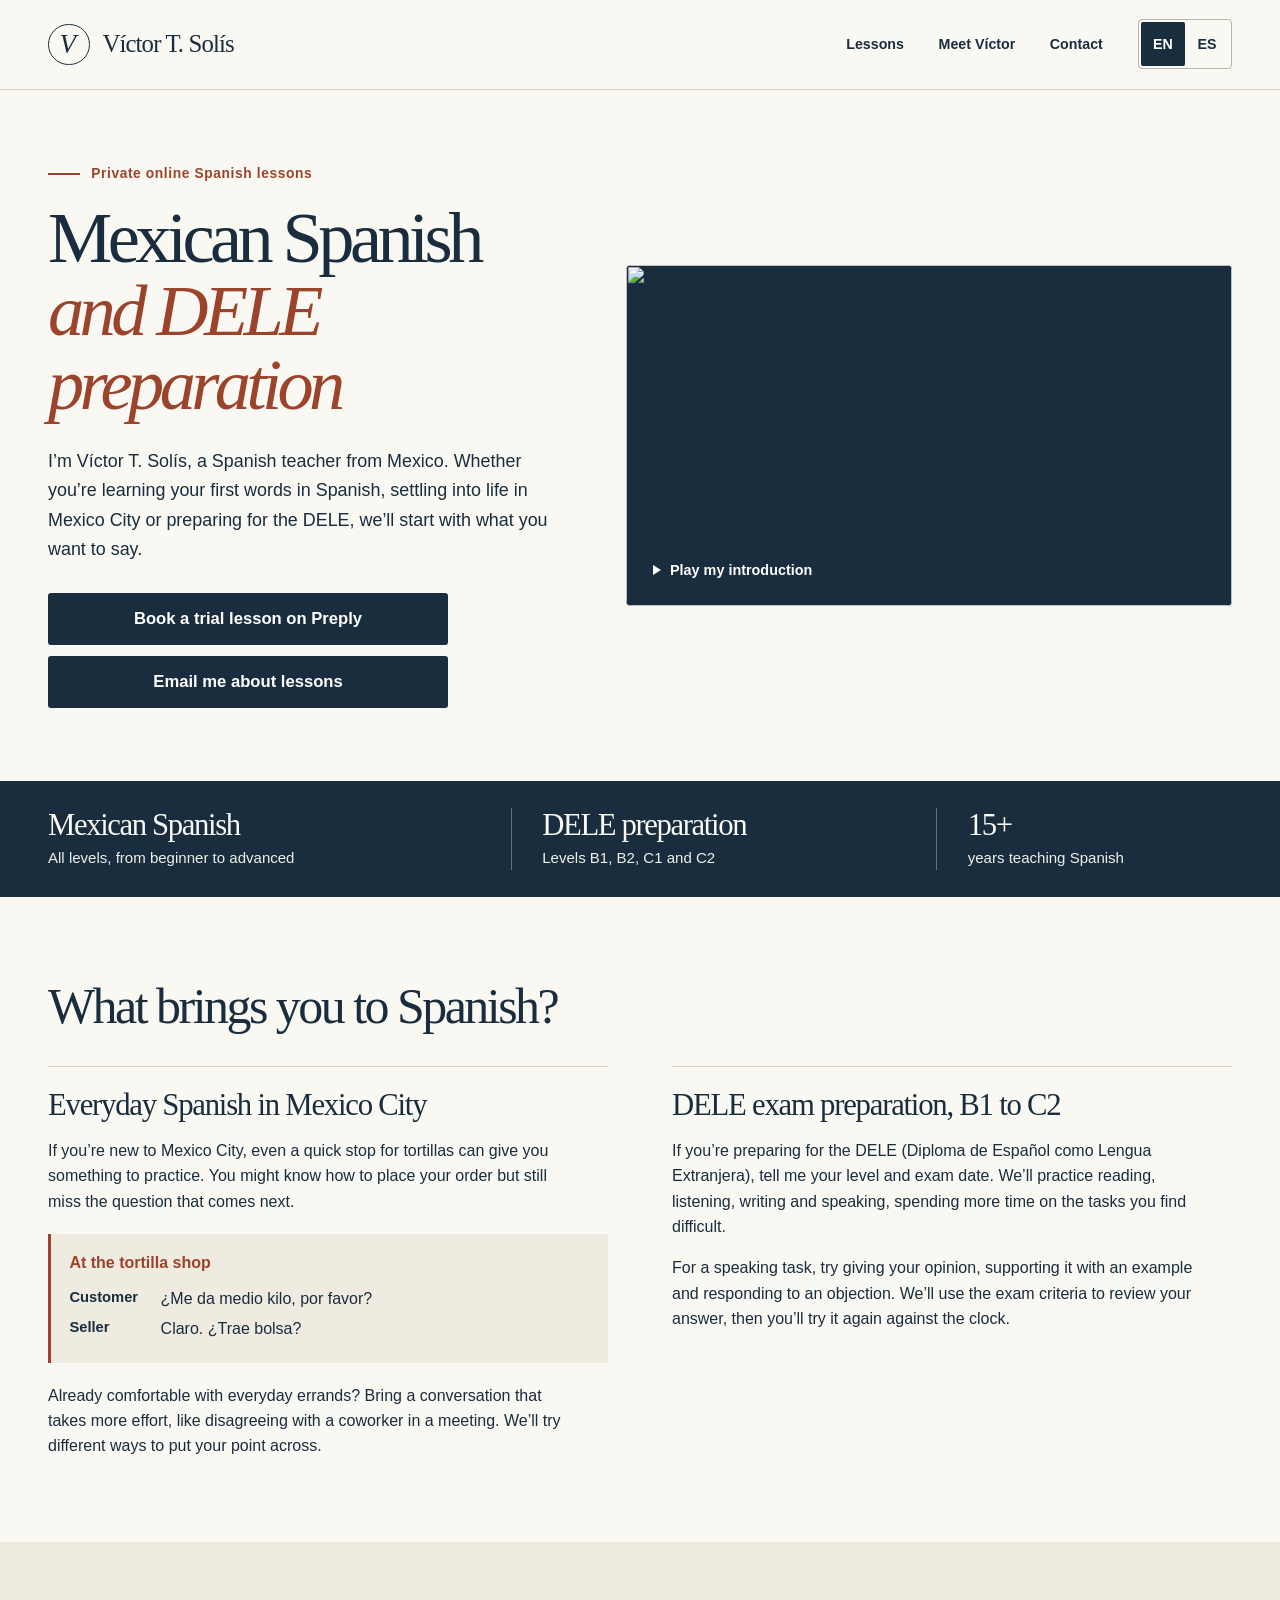
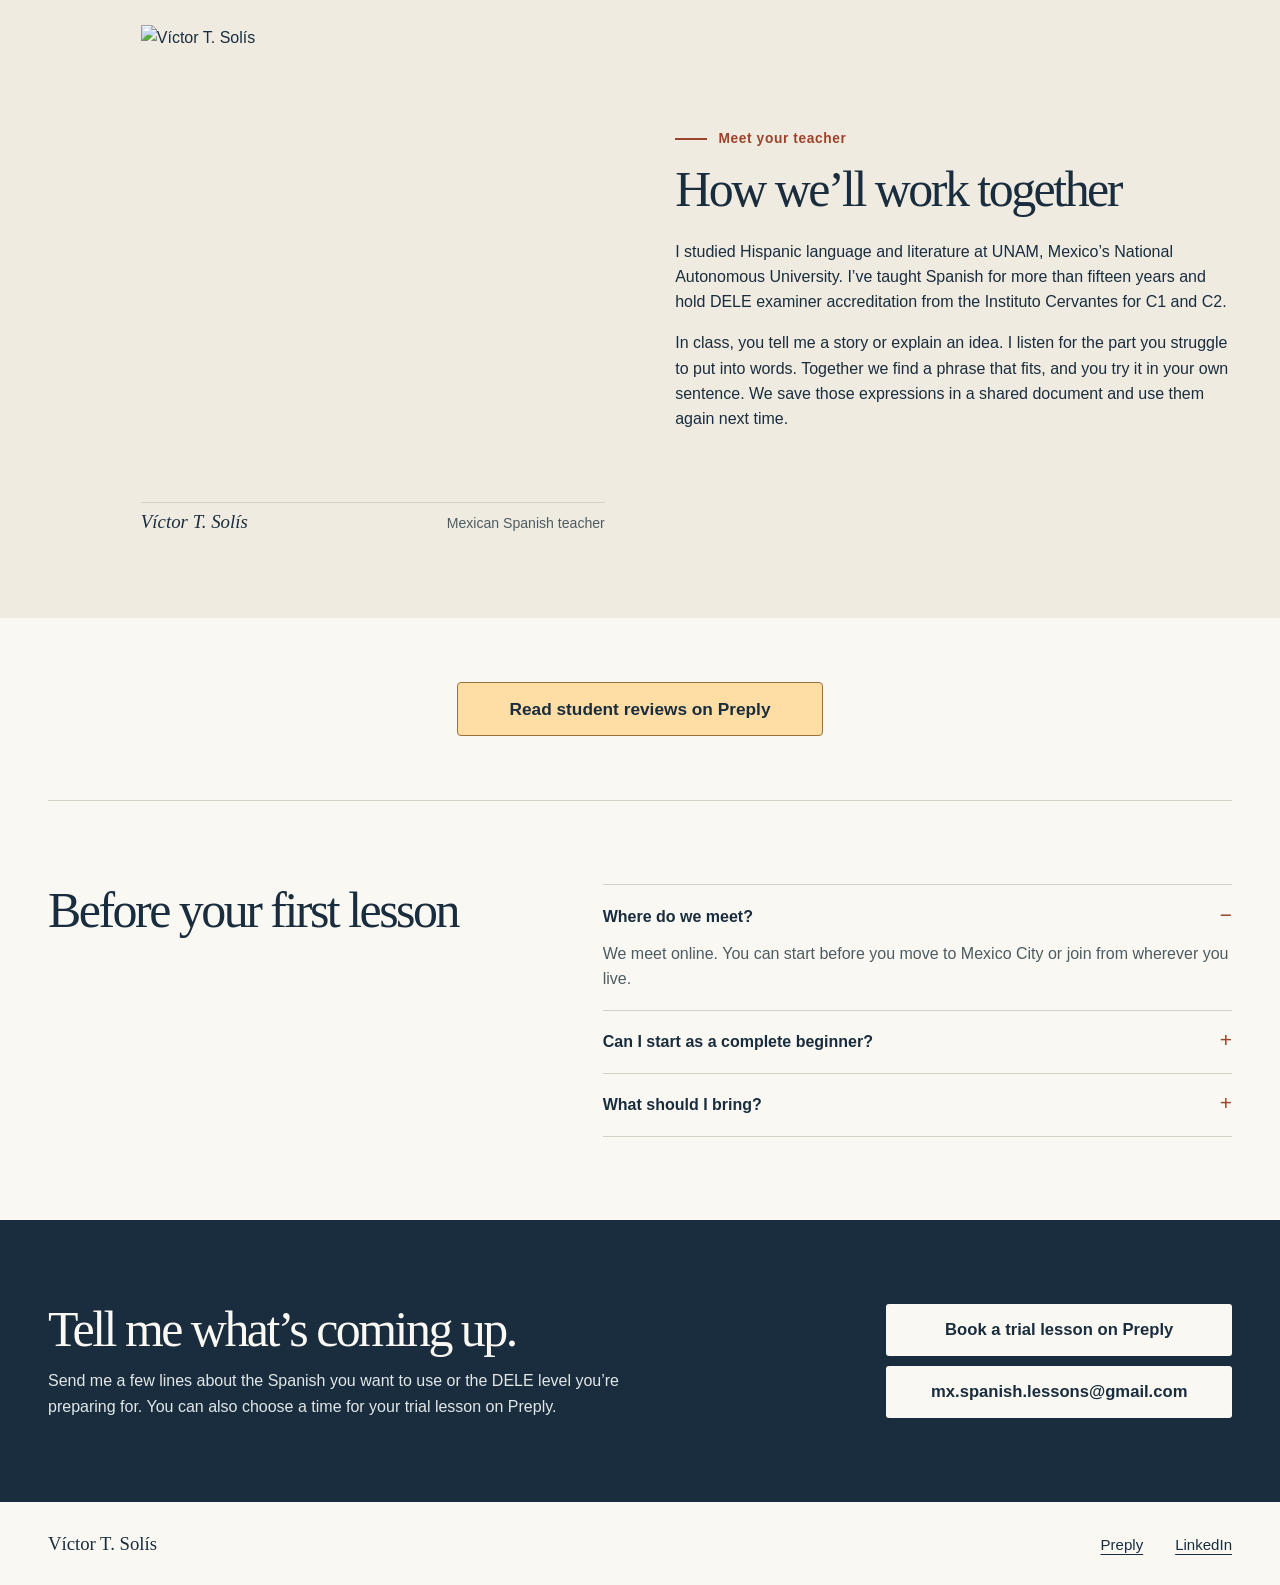
==== index.html @ a1b52498 "Add the homepage, styles and search discovery files" ====
<!doctype html>
<html lang="en">
<head>
  <meta charset="utf-8">
  <meta name="viewport" content="width=device-width, initial-scale=1">
  <title>Online Mexican Spanish lessons &amp; DELE prep | Víctor T. Solís</title>
  <meta name="description" content="Online Mexican Spanish lessons for all levels and DELE B1–C2 preparation with Víctor T. Solís. Practice for everyday life in Mexico City or your next exam.">
  <meta name="author" content="Víctor T. Solís">
  <meta name="theme-color" content="#192d3e">
  <meta name="robots" content="max-image-preview:large">
  <link rel="canonical" href="https://victortsolis.github.io/">
  <link rel="alternate" hreflang="en" href="https://victortsolis.github.io/">
  <link rel="alternate" hreflang="es" href="https://victortsolis.github.io/es/">
  <link rel="alternate" hreflang="x-default" href="https://victortsolis.github.io/">
  <meta property="og:type" content="website">
  <meta property="og:locale" content="en_US">
  <meta property="og:locale:alternate" content="es_MX">
  <meta property="og:site_name" content="Víctor T. Solís">
  <meta property="og:title" content="Online Mexican Spanish lessons &amp; DELE prep | Víctor T. Solís">
  <meta property="og:description" content="Online Mexican Spanish lessons for all levels and DELE B1–C2 preparation with Víctor T. Solís. Practice for everyday life in Mexico City or your next exam.">
  <meta property="og:url" content="https://victortsolis.github.io/">
  <meta property="og:image" content="https://victortsolis.github.io/assets/victor-t-solis-clases-de-espanol.jpg">
  <meta property="og:image:width" content="1200">
  <meta property="og:image:height" content="675">
  <meta property="og:image:type" content="image/jpeg">
  <meta property="og:image:alt" content="Víctor T. Solís on the cover of his Spanish lesson introduction">
  <meta name="twitter:card" content="summary_large_image">
  <meta name="twitter:title" content="Online Mexican Spanish lessons &amp; DELE prep | Víctor T. Solís">
  <meta name="twitter:description" content="Online Mexican Spanish lessons for all levels and DELE B1–C2 preparation with Víctor T. Solís. Practice for everyday life in Mexico City or your next exam.">
  <meta name="twitter:image" content="https://victortsolis.github.io/assets/victor-t-solis-clases-de-espanol.jpg">
  <meta name="twitter:image:alt" content="Víctor T. Solís on the cover of his Spanish lesson introduction">
  <link rel="icon" type="image/svg+xml" sizes="any" href="assets/victor-t-solis.svg">
  <link rel="stylesheet" href="site.css">
  <script type="application/ld+json">
{
  "@context": "https://schema.org",
  "@graph": [
    {
      "@type": "WebSite",
      "@id": "https://victortsolis.github.io/#website",
      "name": "Víctor T. Solís",
      "url": "https://victortsolis.github.io/",
      "inLanguage": [
        "en",
        "es-MX"
      ],
      "publisher": {
        "@id": "https://victortsolis.github.io/#victor"
      }
    },
    {
      "@type": "WebPage",
      "@id": "https://victortsolis.github.io/#page",
      "url": "https://victortsolis.github.io/",
      "name": "Online Mexican Spanish lessons & DELE prep | Víctor T. Solís",
      "description": "Online Mexican Spanish lessons for all levels and DELE B1–C2 preparation with Víctor T. Solís. Practice for everyday life in Mexico City or your next exam.",
      "inLanguage": "en",
      "isPartOf": {
        "@id": "https://victortsolis.github.io/#website"
      },
      "mainEntity": {
        "@id": "https://victortsolis.github.io/#victor"
      },
      "about": [
        {
          "@id": "https://victortsolis.github.io/#mexican-spanish"
        },
        {
          "@id": "https://victortsolis.github.io/#dele"
        }
      ]
    },
    {
      "@type": "Person",
      "@id": "https://victortsolis.github.io/#victor",
      "name": "Víctor T. Solís",
      "jobTitle": "Spanish teacher",
      "image": "https://victortsolis.github.io/assets/victor-t-solis-profesor-de-espanol.webp",
      "email": "mx.spanish.lessons@gmail.com",
      "url": "https://victortsolis.github.io/",
      "sameAs": [
        "https://preply.com/en/tutor/243847",
        "https://www.linkedin.com/in/victor-t-solis-spanish-teacher-dele/"
      ],
      "alumniOf": {
        "@type": "CollegeOrUniversity",
        "name": "Universidad Nacional Autónoma de México"
      },
      "knowsAbout": [
        "Mexican Spanish",
        "DELE exam preparation",
        "Spanish conversation",
        "Hispanic literature"
      ],
      "hasCredential": {
        "@type": "EducationalOccupationalCredential",
        "name": "DELE examiner accreditation for levels C1 and C2",
        "recognizedBy": {
          "@type": "Organization",
          "name": "Instituto Cervantes"
        }
      }
    },
    {
      "@type": "Service",
      "@id": "https://victortsolis.github.io/#mexican-spanish",
      "name": "Online Mexican Spanish lessons",
      "serviceType": "Individual online Mexican Spanish lessons for all levels, from complete beginner to advanced",
      "provider": {
        "@id": "https://victortsolis.github.io/#victor"
      },
      "url": "https://victortsolis.github.io/#mexican-spanish"
    },
    {
      "@type": "Service",
      "@id": "https://victortsolis.github.io/#dele",
      "name": "Online DELE exam preparation for levels B1, B2, C1 and C2",
      "serviceType": "Spanish exam preparation",
      "provider": {
        "@id": "https://victortsolis.github.io/#victor"
      },
      "url": "https://victortsolis.github.io/#dele"
    }
  ]
}
  </script>
</head>
<body>
  <a class="skip" href="#main">Skip to content</a>
  <header>
    <div class="mast wrap">
      <a class="brand" href="#main"><span class="monogram" aria-hidden="true">V</span>Víctor T. Solís</a>
      <nav aria-label="Main navigation">
        <a href="#lessons">Lessons</a>
        <a href="#victor">Meet Víctor</a>
        <a href="#contact">Contact</a>
      </nav>
      <div class="langs" role="group" aria-label="Language">
        <a href="./" hreflang="en" lang="en" aria-label="English" aria-current="page">EN</a>
        <a href="es/" hreflang="es" lang="es-MX" aria-label="Español">ES</a>
      </div>
    </div>
  </header>
  <main id="main">
    <section class="hero wrap" aria-labelledby="headline">
      <div class="hero-heading">
        <p class="eyebrow">Private online Spanish lessons</p>
        <h1 id="headline">Mexican Spanish <em>and DELE preparation</em></h1>
      </div>
      <figure class="hero-video">
        <div class="video-frame" id="intro-video">
          <button type="button" class="video-cover" id="play-intro" hidden>
            <img src="assets/victor-t-solis-video-clases-de-espanol.webp" width="960" height="540" fetchpriority="high" alt="">
            <span class="video-control"><span class="play-icon" aria-hidden="true"></span>Play my introduction</span>
          </button>
          <noscript><iframe src="https://www.youtube-nocookie.com/embed/8yuwdmk5cKQ?playsinline=1" title="Meet Víctor T. Solís" loading="lazy" referrerpolicy="strict-origin-when-cross-origin" allow="encrypted-media; picture-in-picture; fullscreen" allowfullscreen></iframe></noscript>
        </div>
      </figure>
      <div class="hero-contact">
        <p class="intro">I’m Víctor T. Solís, a Spanish teacher from Mexico. Whether you’re learning your first words in Spanish, settling into life in Mexico City or preparing for the DELE, we’ll start with what you want to say.</p>
        <div class="actions">
          <a class="button" href="https://preply.com/en/tutor/243847">Book a trial lesson on Preply</a>
          <a class="button" href="mailto:mx.spanish.lessons@gmail.com">Email me about lessons</a>
        </div>
      </div>
    </section>
    <div class="proof">
      <div class="wrap">
        <div class="fact"><strong>Mexican Spanish</strong><small>All levels, from beginner to advanced</small></div>
        <div class="fact"><strong>DELE preparation</strong><small>Levels B1, B2, C1 and C2</small></div>
        <div class="fact"><strong>15+</strong><small>years teaching Spanish</small></div>
      </div>
    </div>
    <section class="block wrap" id="lessons" aria-labelledby="lesson-title">
      <h2 id="lesson-title">What brings you to Spanish?</h2>
      <div class="paths">
        <article class="path" id="mexican-spanish">
          <h3>Everyday Spanish in Mexico City</h3>
          <p>If you’re new to Mexico City, even a quick stop for tortillas can give you something to practice. You might know how to place your order but still miss the question that comes next.</p>
          <div class="practice-dialogue">
            <p class="scene">At the tortilla shop</p>
            <p><b>Customer</b> <span lang="es-MX">¿Me da medio kilo, por favor?</span></p>
            <p><b>Seller</b> <span lang="es-MX">Claro. ¿Trae bolsa?</span></p>
          </div>
          <p>Already comfortable with everyday errands? Bring a conversation that takes more effort, like disagreeing with a coworker in a meeting. We’ll try different ways to put your point across.</p>
        </article>
        <article class="path" id="dele">
          <h3>DELE exam preparation, B1 to C2</h3>
          <p>If you’re preparing for the DELE (<span lang="es">Diploma de Español como Lengua Extranjera</span>), tell me your level and exam date. We’ll practice reading, listening, writing and speaking, spending more time on the tasks you find difficult.</p>
          <p>For a speaking task, try giving your opinion, supporting it with an example and responding to an objection. We’ll use the exam criteria to review your answer, then you’ll try it again against the clock.</p>
        </article>
      </div>
    </section>
    <section class="method block" id="victor" aria-labelledby="method-title">
      <div class="lesson-grid wrap">
      <figure class="portrait">
        <img src="assets/victor-t-solis-profesor-de-espanol.webp" width="768" height="960" loading="lazy" alt="Víctor T. Solís">
        <figcaption><b>Víctor T. Solís</b><span>Mexican Spanish teacher</span></figcaption>
      </figure>
        <div class="method-copy">
          <p class="eyebrow">Meet your teacher</p>
          <h2 id="method-title">How we’ll work together</h2>
          <p>I studied Hispanic language and literature at UNAM, Mexico’s National Autonomous University. I’ve taught Spanish for more than fifteen years and hold DELE examiner accreditation from the Instituto Cervantes for C1 and C2.</p>
          <p id="method-copy">In class, you tell me a story or explain an idea. I listen for the part you struggle to put into words. Together we find a phrase that fits, and you try it in your own sentence. We save those expressions in a shared document and use them again next time.</p>
        </div>
      </div>
    </section>
    <div class="review-cta" id="reviews">
      <a class="review-link" href="https://preply.com/en/tutor/243847#:~:text=What%20my%20students%20say">Read student reviews on Preply</a>
    </div>
    <section class="trial block wrap" aria-labelledby="trial-title">
      <div>
        <h2 id="trial-title">Before your first lesson</h2>
      </div>
      <div>
        <details class="question" open><summary>Where do we meet?</summary>
          <p>We meet online. You can start before you move to Mexico City or join from wherever you live.</p>
        </details>
        <details class="question"><summary>Can I start as a complete beginner?</summary>
          <p>Yes. If you’ve just moved to Mexico, we might start with how to introduce yourself to a neighbor. We’ll practice both sides of that first conversation so you know what to listen for, too.</p>
        </details>
        <details class="question"><summary>What should I bring?</summary>
          <p>Bring a situation you’d like to rehearse or a question about your Spanish. If you’re preparing for the DELE, bring your target level, your exam date if you have one, and a task you’ve found difficult.</p>
        </details>
      </div>
    </section>
    <section class="contact block" id="contact" aria-labelledby="contact-title">
      <div class="wrap">
        <div><h2 id="contact-title">Tell me what’s coming up.</h2>
          <p>Send me a few lines about the Spanish you want to use or the DELE level you’re preparing for. You can also choose a time for your trial lesson on Preply.</p>
        </div>
        <div class="contact-actions">
          <a class="button" href="https://preply.com/en/tutor/243847">Book a trial lesson on Preply</a>
          <a class="button mail" href="mailto:mx.spanish.lessons@gmail.com">mx.spanish.lessons@gmail.com</a>
        </div>
      </div>
    </section>
  </main>
  <footer><div class="wrap"><span class="name">Víctor T. Solís</span><a href="https://preply.com/en/tutor/243847">Preply</a><a rel="me" href="https://www.linkedin.com/in/victor-t-solis-spanish-teacher-dele/">LinkedIn</a></div></footer>
  <script>
    if (location.protocol === 'file:') {
      for (const link of document.querySelectorAll('.langs a')) {
        link.href = new URL('index.html', link.href).href;
      }
    }

    const playIntro = document.getElementById('play-intro');
    playIntro.hidden = false;
    playIntro.addEventListener('click', () => {
      const player = document.createElement('iframe');
      player.title = "Meet Víctor T. Solís";
      player.allow = 'autoplay; encrypted-media; picture-in-picture; fullscreen';
      player.allowFullscreen = true;
      player.referrerPolicy = 'strict-origin-when-cross-origin';
      player.src = 'https://www.youtube-nocookie.com/embed/8yuwdmk5cKQ?autoplay=1&playsinline=1';
      document.getElementById('intro-video').replaceChildren(player);
      player.focus();
    });
  </script>
</body>
</html>
---- site.css ----
:root {
  color-scheme: light;
  --paper: #faf8f2;
  --ink: #192d3e;
  --muted: #4d5c62;
  --rust: #9b432b;
  --line: #d4d0c4;
  --sand: #f0ebe1;
  --serif: Georgia, "Iowan Old Style", "Times New Roman", serif;
  --sans: "Avenir Next", "Segoe UI", Arial, sans-serif;
}
* { box-sizing: border-box; }
html { scroll-behavior: smooth; }
body { margin: 0; background: var(--paper); color: var(--ink); font: 1rem/1.58 var(--sans); }
img { display: block; max-width: 100%; height: auto; }
a { color: inherit; text-decoration-thickness: .075em; text-underline-offset: .24em; }
a:hover { text-decoration-thickness: .13em; }
a:focus-visible { outline: 3px solid #a55134; outline-offset: 4px; }
.skip, .sr { position: absolute; height: 1px; width: 1px; padding: 0; overflow: hidden; clip-path: inset(50%); white-space: nowrap; }
.skip:focus { position: fixed; top: 1rem; left: 1rem; z-index: 4; width: auto; height: auto; padding: .55rem 1rem; clip-path: none; background: white; }
.wrap { width: min(calc(100% - 6rem), 75rem); margin-inline: auto; }
header { border-bottom: 1px solid var(--line); }
.mast { display: flex; gap: 2.2rem; align-items: center; min-height: 5.55rem; }
.brand { display: inline-flex; align-items: center; gap: .8rem; text-decoration: none; white-space: nowrap; font: 1.55rem/1.15 var(--serif); letter-spacing: -.035em; }
.monogram { display: grid; place-content: center; width: 2.6rem; height: 2.6rem; border: 1px solid var(--ink); border-radius: 50%; font: italic 1.7rem/1 var(--serif); padding-right: .17rem; }
nav { margin-left: auto; display: flex; align-items: center; gap: clamp(1rem, 2.7vw, 2.45rem); }
nav a, .langs a { font-size: .89rem; font-weight: 600; }
nav a { text-decoration: none; padding-block: .6rem; }
nav a:hover, .brand:hover { color: var(--rust); }
.langs { position: relative; border: 1px solid #b8b7ac; display: inline-flex; padding: 2px; border-radius: 4px; flex-shrink: 0; }
.langs a { display: inline-grid; place-items: center; text-decoration: none; min-width: 2.75rem; min-height: 2.75rem; border-radius: 2px; }
.langs a[aria-current="page"] { background: var(--ink); color: white; }
.hero { display: grid; grid-template-columns: minmax(0,.95fr) minmax(0,1.12fr); grid-template-areas: "title video" "contact video"; gap: 0 clamp(2rem,5vw,5rem); align-items: center; padding-block: clamp(2.8rem,5.7vw,5.5rem); }
.hero-heading { grid-area: title; }
.hero-contact { grid-area: contact; }
.eyebrow { display: flex; align-items: center; gap: .7rem; margin: 0 0 1.1rem; color: var(--rust); font-weight: 700; font-size: .86rem; letter-spacing: .045em; }
.eyebrow::before { content: ""; width: 2rem; height: 2px; background: currentColor; flex: 0 0 auto; }
h1, h2, h3 { font-family: var(--serif); font-weight: 400; text-wrap: balance; }
h1 { font-size: clamp(3.65rem,5.65vw,5.7rem); line-height: 1.015; letter-spacing: -.063em; margin: 0; }
h1 em { color: var(--rust); display: block; font-weight: 400; }
.intro { max-width: 33rem; margin: 1.55rem 0 1.8rem; font-size: clamp(1.08rem,1.4vw,1.22rem); line-height: 1.64; }
.actions { display: flex; align-items: center; flex-wrap: wrap; gap: .9rem 1.45rem; }
.button { display: inline-flex; align-items: center; justify-content: center; min-height: 3.1rem; padding: .7rem 1.35rem; border-radius: 3px; background: var(--ink); color: #fff; font-size: .99rem; font-weight: 650; text-decoration: none; }
.button:hover { background: #304b60; }
.text-link { font-weight: 650; }
.portrait { margin: 0; justify-self: end; width: 100%; max-width: 29rem; }
.portrait img { width: 100%; aspect-ratio: 1 / 1; object-fit: cover; object-position: 50% 20%; }
.portrait figcaption { display: flex; justify-content: space-between; align-items: baseline; gap: 1rem; margin-top: .8rem; padding-top: .55rem; border-top: 1px solid var(--line); color: var(--muted); font-size: .88rem; }
.portrait figcaption b { color: var(--ink); font: italic 1.18rem/1.2 var(--serif); }
.proof { background: var(--ink); color: var(--paper); }
.proof .wrap { display: grid; grid-template-columns: 1.25fr 1.15fr .8fr; align-items: stretch; padding-block: 1.7rem; }
.fact { display: flex; flex-direction: column; justify-content: center; align-items: flex-start; padding-inline: clamp(1rem,2.4vw,2.5rem); border-left: 1px solid #65707a; }
.fact:first-child { padding-left: 0; border-left: none; }
.fact strong { font: clamp(1.65rem,2.4vw,2.35rem)/1.13 var(--serif); letter-spacing: -.045em; }
.fact small, .fact a { font-size: .94rem; }
.fact > a, .fact > small { margin-top: .2rem; color: #f0f0e9; }
.review-cta { display: flex; justify-content: center; padding: clamp(2.75rem,5vw,5rem) 1.2rem; background: var(--paper); }
.review-link { display: inline-flex; align-items: center; justify-content: center; min-height: 3.4rem; padding: .85rem clamp(1.5rem,4vw,3.25rem); border: 1px solid #9c7137; border-radius: 4px; background: #ffdea5; color: var(--ink); text-align: center; text-decoration: none; font: 700 1.08rem/1.3 var(--sans); }
.review-link:hover { background: #ffe8bf; text-decoration: underline; }
.review-link:focus-visible, .video-cover:focus-visible { outline: 3px solid var(--rust); outline-offset: 4px; }
.review-cta + .trial { border-top: 1px solid var(--line); }
.block { padding-block: clamp(3.6rem,6.5vw,6.5rem); }
h2 { font-size: clamp(2.35rem,3.9vw,3.8rem); line-height: 1.08; letter-spacing: -.05em; margin: 0 0 1rem; }
h3 { font-size: clamp(1.55rem,2.4vw,2.15rem); line-height: 1.15; letter-spacing: -.04em; margin: 0 0 .9rem; }
p { margin: 0 0 1rem; }
p:last-child { margin-bottom: 0; }
.paths { display: grid; grid-template-columns: 1fr 1fr; gap: clamp(2rem,5vw,5rem); margin-top: 2rem; }
.path { border-top: 1px solid var(--line); padding-top: 1.35rem; }
.path h3, .path p { max-width: 33rem; }
.practice-dialogue { margin: 1.25rem 0; padding: 1rem 1.15rem; background: var(--sand); border-left: 3px solid var(--rust); }
.practice-dialogue .scene { color: var(--rust); font-weight: 650; margin: 0 0 .7rem; }
.practice-dialogue p:not(.scene) { display: grid; grid-template-columns: 5.1rem 1fr; gap: .6rem; margin: .3rem 0; }
.practice-dialogue b { font-size: .92rem; }
.method { background: var(--sand); }
.lesson-grid { display: grid; grid-template-columns: minmax(0,1fr) minmax(0,1fr); gap: clamp(2rem,5.5vw,5.6rem); align-items: center; }
.hero-video { grid-area: video; width: 100%; min-width: 0; margin: 0; }
.video-frame { position: relative; aspect-ratio: 16 / 9; background: var(--ink); border-radius: 5px; }
.video-cover, .video-cover img, .video-frame iframe { display: block; width: 100%; height: 100%; border: 0; border-radius: inherit; }
.video-cover { padding: 0; cursor: pointer; background: transparent; font: inherit; }
.video-cover[hidden] { display: none; }
.video-cover img { object-fit: contain; }
.video-control { position: absolute; left: .85rem; bottom: .85rem; display: inline-flex; align-items: center; gap: .55rem; min-height: 2.75rem; padding: .4rem .85rem; background: var(--ink); border-radius: 1.5rem; color: white; font-weight: 650; font-size: .9rem; }
.video-cover:hover .video-control, .video-cover:focus-visible .video-control { background: var(--rust); }
.play-icon { border-block: .32rem solid transparent; border-left: .54rem solid white; }
.method-copy p { max-width: 38rem; }
.method-copy .eyebrow { margin-bottom: .85rem; }
.method-copy h2 { margin-bottom: 1.35rem; }
.trial { display: grid; grid-template-columns: .85fr 1.15fr; gap: clamp(2rem,7vw,7rem); }
.trial h2 { max-width: 12em; }
.question { padding: 1.15rem 0; border-top: 1px solid var(--line); }
.question:last-child { border-bottom: 1px solid var(--line); }
summary { display: flex; align-items: baseline; justify-content: space-between; gap: 1.5rem; cursor: pointer; font-weight: 650; list-style: none; }
summary::-webkit-details-marker { display: none; }
summary::after { content: "+"; line-height: 1; font-size: 1.3rem; font-weight: 400; color: var(--rust); }
details[open] > summary::after { content: "−"; }
summary:focus-visible { outline: 3px solid var(--rust); outline-offset: 3px; }
details > p { padding-top: .75rem; color: var(--muted); }
.contact { background: var(--ink); color: var(--paper); }
.contact .wrap { display: grid; grid-template-columns: 1fr auto; gap: 2rem 4rem; align-items: center; }
.contact h2 { margin-bottom: .7rem; }
.contact p { max-width: 36rem; color: #e2e7e8; }
.contact-actions { display: flex; flex-direction: column; align-items: flex-start; gap: .95rem; }
.contact .button { color: var(--ink); background: var(--paper); }
.contact .button:hover { background: #e7dfd2; }
.mail { overflow-wrap: anywhere; }
footer .wrap { display: flex; align-items: baseline; flex-wrap: wrap; gap: .5rem 2rem; padding-block: 1.65rem; font-size: .94rem; }
footer .name { font-family: var(--serif); font-size: 1.17rem; margin-right: auto; }
@media (max-width: 57rem) {
  .wrap { width: min(calc(100% - 3rem),75rem); }
  .mast { gap: 1.2rem; }
  .hero { column-gap: 2.2rem; }
  .proof .wrap { grid-template-columns: repeat(3,minmax(0,1fr)); }
  h1 { font-size: clamp(3.1rem,6.2vw,4.5rem); }
  .contact .wrap { grid-template-columns: 1fr; }
}
@media (max-width: 43rem) {
  .wrap { width: calc(100% - 2.4rem); }
  .mast { flex-wrap: wrap; gap: .1rem 1rem; padding-block: .85rem .55rem; }
  .brand { font-size: 1.4rem; }
  .monogram { width: 2.1rem; height: 2.1rem; font-size: 1.4rem; }
  .langs { margin-left: auto; }
  nav { order: 3; margin: .35rem 0 0; flex-basis: 100%; justify-content: space-between; gap: .55rem; }
  nav a { padding-block: .35rem; }
  .hero { grid-template-columns: minmax(0,1fr); grid-template-areas: "title" "video" "contact"; gap: 1.35rem; padding-block: 2rem; }
  h1 { font-size: clamp(3.05rem,11.6vw,4.7rem); }
  .intro { margin: 0 0 1.35rem; }
  .portrait { justify-self: center; max-width: 25rem; }
  .proof .wrap { padding-block: 1.35rem; column-gap: .75rem; }
  .fact { padding-left: .65rem; }
  .fact strong { font-size: clamp(1.45rem,5.8vw,2rem); }
  .fact small, .fact a { font-size: .91rem; }
  .fact { justify-content: flex-start; }
  .paths, .lesson-grid, .trial { grid-template-columns: 1fr; }
  .trial { gap: 1.2rem; }
  .method-copy { grid-row: 1; }
  .block { padding-block: 3.35rem; }
  .contact .wrap { gap: 1.2rem; }
}
@media (prefers-reduced-motion: reduce) { html { scroll-behavior: auto; } }
.actions, .contact-actions { display: grid; grid-template-columns: minmax(0,1fr); gap: .65rem; width: min(100%,25rem); }
.actions .button, .contact-actions .button { min-height: 3.25rem; width: 100%; font-size: 1.04rem; }
.contact-actions { width: clamp(17rem,27vw,25rem); }
@media (max-width: 57rem) { .contact-actions { width: min(100%,25rem); } }
@media (max-width: 33rem) {
  .proof .wrap { grid-template-columns: 1fr; gap: 0; }
  .proof .fact { padding: .85rem 0; border: 0; }
  .proof .fact + .fact { border-top: 1px solid #65707a; }
}
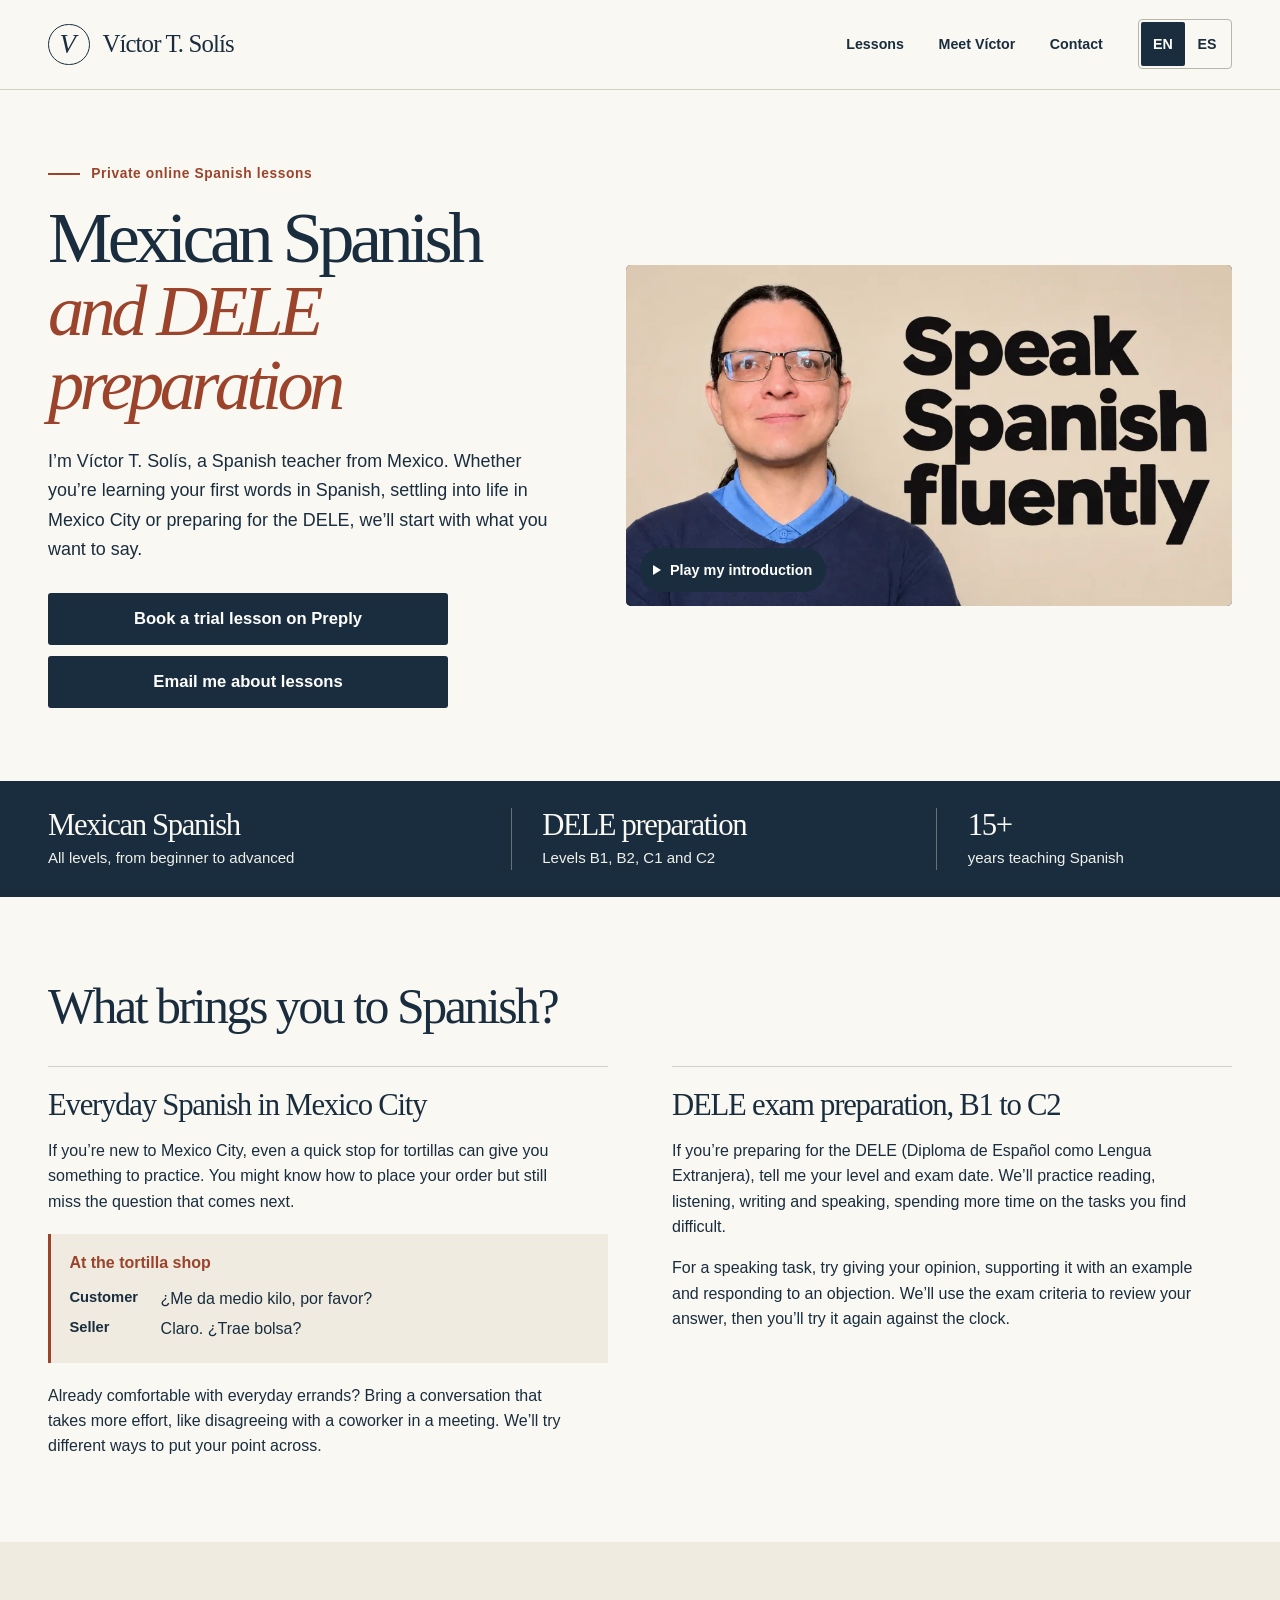
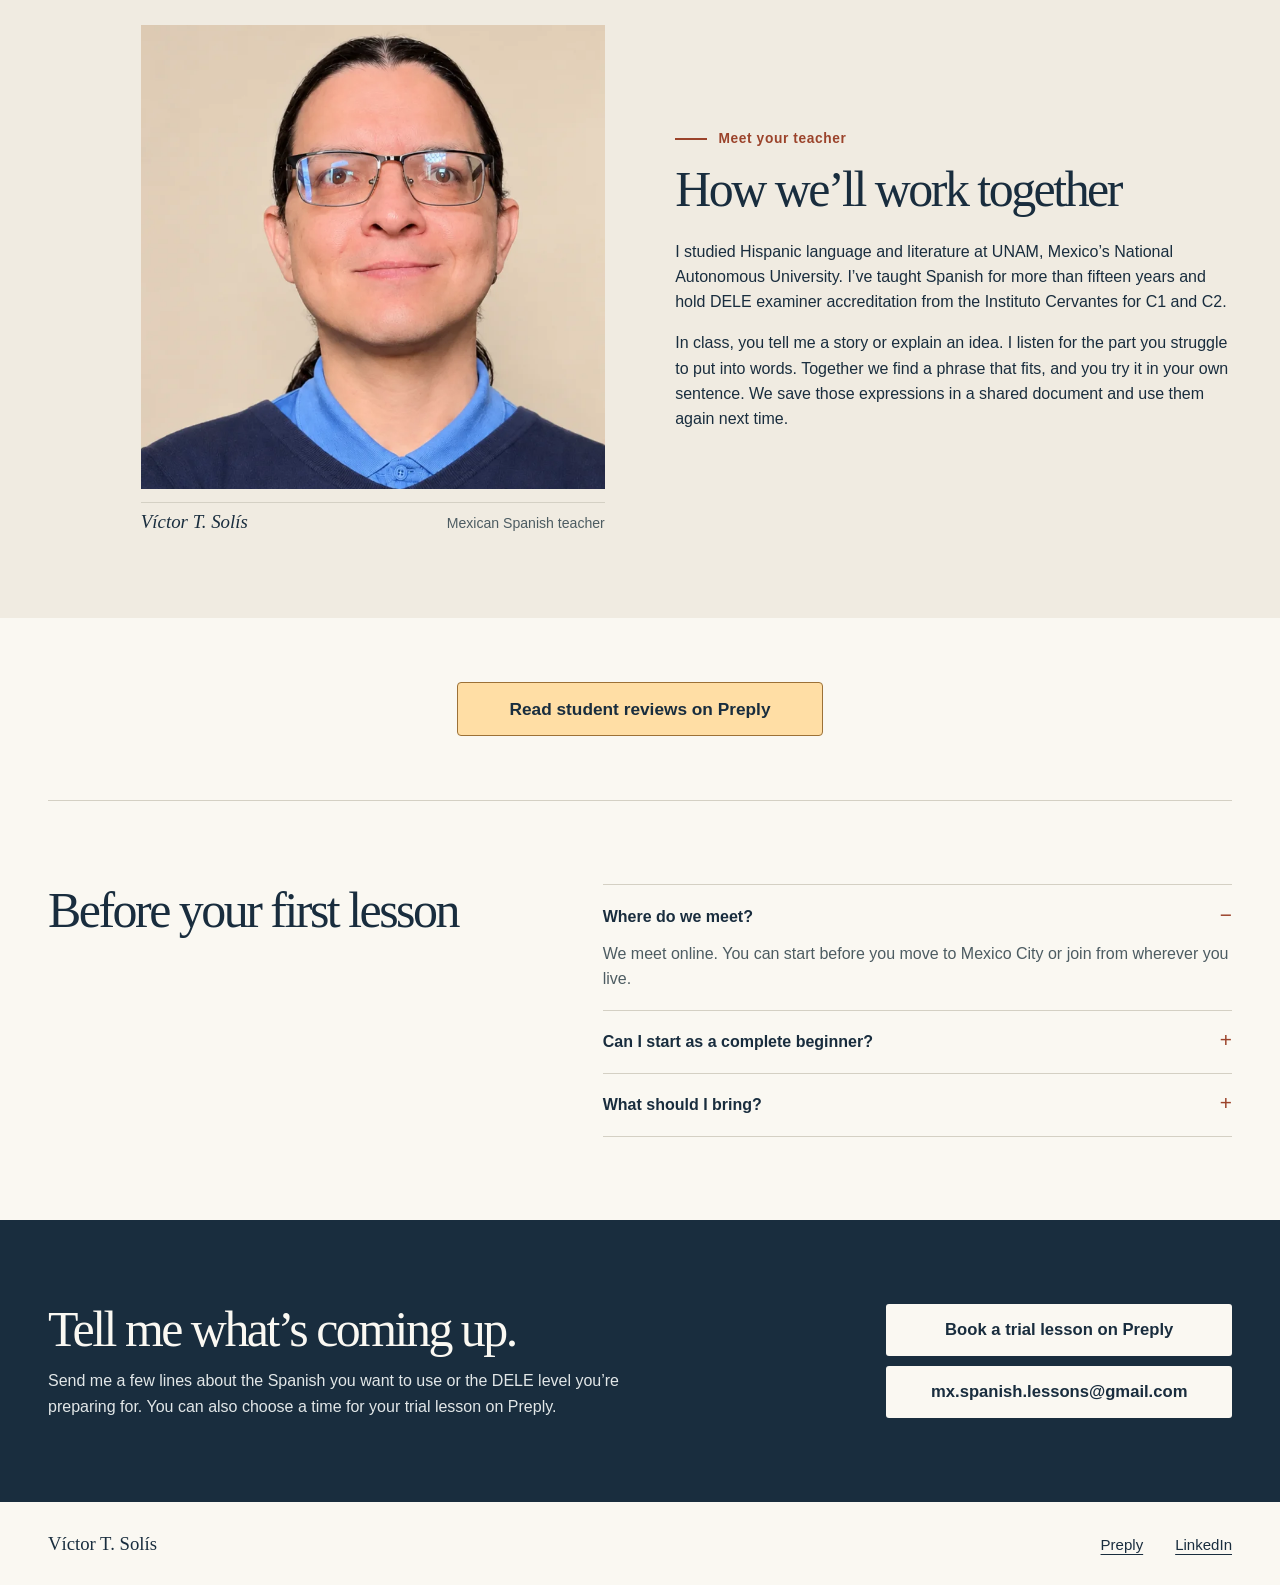
==== commit 1f2fb579: "Verify the website and enable English analytics" ====
--- a/index.html
+++ b/index.html
@@ -2,6 +2,8 @@
 <html lang="en">
 <head>
   <meta charset="utf-8">
+  <meta name="google-site-verification" content="ra-wUD3f_TGATuR04bS6cKGtttYqbolEHoI9vni3xXQ" />
+  <script defer src="site-analytics.js"></script>
   <meta name="viewport" content="width=device-width, initial-scale=1">
   <title>Online Mexican Spanish lessons &amp; DELE prep | Víctor T. Solís</title>
   <meta name="description" content="Online Mexican Spanish lessons for all levels and DELE B1–C2 preparation with Víctor T. Solís. Practice for everyday life in Mexico City or your next exam.">
@@ -236,7 +238,7 @@
       </div>
     </section>
   </main>
-  <footer><div class="wrap"><span class="name">Víctor T. Solís</span><a href="https://preply.com/en/tutor/243847">Preply</a><a rel="me" href="https://www.linkedin.com/in/victor-t-solis-spanish-teacher-dele/">LinkedIn</a></div></footer>
+  <footer><div class="wrap"><span class="name">Víctor T. Solís</span><a href="https://preply.com/en/tutor/243847">Preply</a><a rel="me" href="https://www.linkedin.com/in/victor-t-solis-spanish-teacher-dele/">LinkedIn</a><button type="button" id="analytics-settings" hidden>Analytics preferences</button></div></footer>
   <script>
     if (location.protocol === 'file:') {
       for (const link of document.querySelectorAll('.langs a')) {
